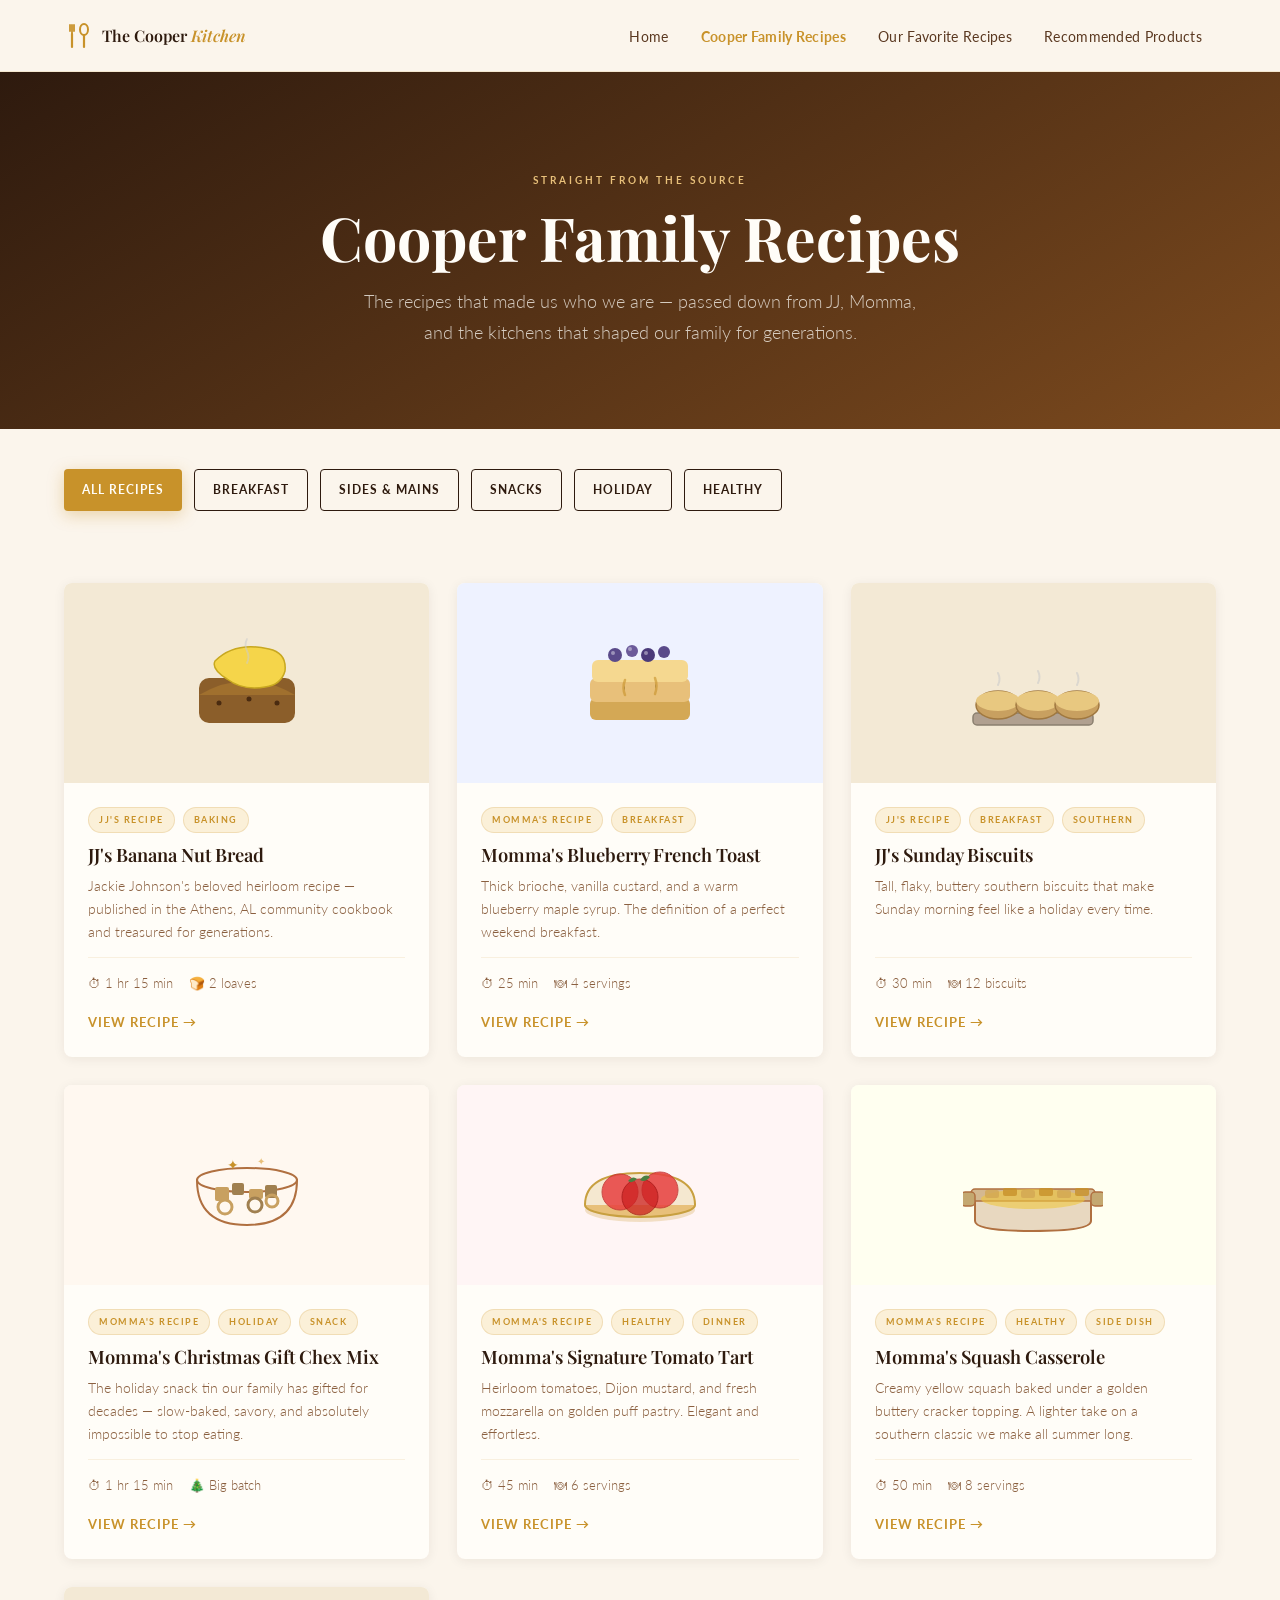
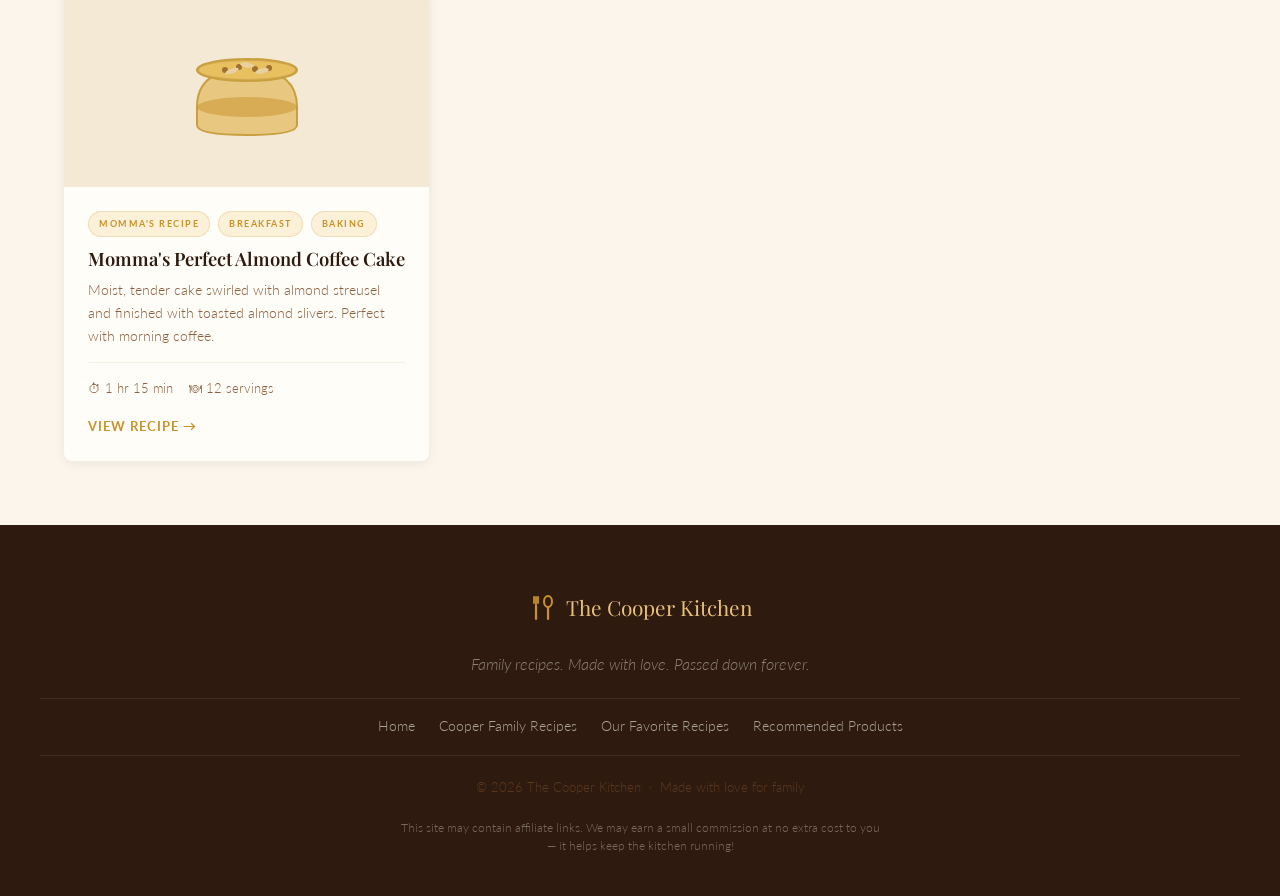
==== cooper-family-recipes.html @ 66dafe15 "Add full Cooper Family Recipes site" ====
<!DOCTYPE html>
<html lang="en">
<head>
  <meta charset="UTF-8" />
  <meta name="viewport" content="width=device-width, initial-scale=1.0" />
  <title>Cooper Family Recipes — The Cooper Kitchen</title>
  <meta name="description" content="Heirloom recipes straight from the Cooper family — handwritten cards, community cookbooks, and the kitchens of JJ and Momma. Every recipe tells a story." />
  <meta name="keywords" content="Cooper family recipes, banana nut bread, sunday biscuits, JJ recipes, Momma recipes, heirloom recipes, southern family recipes" />
  <link rel="canonical" href="https://www.thecooperkitchen.com/cooper-family-recipes.html" />
  <meta name="robots" content="index, follow" />
  <meta property="og:type"        content="website" />
  <meta property="og:title"       content="Cooper Family Recipes — The Cooper Kitchen" />
  <meta property="og:description" content="Heirloom recipes passed down through generations of the Cooper family." />
  <meta property="og:url"         content="https://www.thecooperkitchen.com/cooper-family-recipes.html" />
  <script type="application/ld+json">
  {
    "@context": "https://schema.org",
    "@type": "CollectionPage",
    "name": "Cooper Family Recipes",
    "description": "Heirloom recipes from the Cooper family, passed down through generations.",
    "url": "https://www.thecooperkitchen.com/cooper-family-recipes.html",
    "isPartOf": { "@type": "WebSite", "name": "The Cooper Kitchen", "url": "https://www.thecooperkitchen.com/" }
  }
  </script>
  <link rel="preconnect" href="https://fonts.googleapis.com" />
  <link rel="preconnect" href="https://fonts.gstatic.com" crossorigin />
  <link href="https://fonts.googleapis.com/css2?family=Playfair+Display:ital,wght@0,400;0,600;0,700;1,400;1,600&family=Lato:wght@300;400;700&display=swap" rel="stylesheet" />
  <link rel="stylesheet" href="css/styles.css" />
</head>
<body data-page="cooper">

  <!-- NAV injected by main.js -->

  <header class="listing-hero">
    <div class="container--narrow">
      <span class="eyebrow" style="color:var(--gold-light);">Straight From the Source</span>
      <h1>Cooper Family Recipes</h1>
      <p>The recipes that made us who we are — passed down from JJ, Momma, and the kitchens that shaped our family for generations.</p>
    </div>
  </header>

  <main>
    <div class="container">

      <!-- Filter bar -->
      <div style="display:flex; gap:12px; flex-wrap:wrap; padding:40px 0 8px;" class="fade-in" role="group" aria-label="Recipe filters">
        <button class="btn btn--primary" style="font-size:0.78rem; padding:9px 18px;">All Recipes</button>
        <button class="btn btn--outline" style="font-size:0.78rem; padding:9px 18px;">Breakfast</button>
        <button class="btn btn--outline" style="font-size:0.78rem; padding:9px 18px;">Sides &amp; Mains</button>
        <button class="btn btn--outline" style="font-size:0.78rem; padding:9px 18px;">Snacks</button>
        <button class="btn btn--outline" style="font-size:0.78rem; padding:9px 18px;">Holiday</button>
        <button class="btn btn--outline" style="font-size:0.78rem; padding:9px 18px;">Healthy</button>
      </div>

      <div class="listing-grid">

        <a href="recipe-jjs-banana-bread.html" class="recipe-card fade-in" aria-label="JJ's Banana Nut Bread">
          <div class="card-illustration">
            <svg viewBox="0 0 140 120" xmlns="http://www.w3.org/2000/svg" aria-hidden="true">
              <rect x="22" y="55" width="96" height="45" rx="10" fill="#8B5E2A"/>
              <path d="M22 72 Q70 44 118 72" fill="#A0702E"/>
              <path d="M38 38 Q58 18 92 26 Q110 30 108 48 Q104 62 88 64 Q66 68 50 56 Q34 46 38 38Z" fill="#F5D54A" stroke="#C8A820" stroke-width="1.5"/>
              <circle cx="42"  cy="80" r="2.5" fill="#4A2B10"/>
              <circle cx="72"  cy="76" r="2.5" fill="#4A2B10"/>
              <circle cx="100" cy="80" r="2.5" fill="#4A2B10"/>
              <path d="M70 40 Q73 34 70 28 Q67 22 70 16" stroke="#ccc" stroke-width="1.8" fill="none" stroke-linecap="round" opacity="0.55"/>
            </svg>
          </div>
          <div class="card-content">
            <div class="card-tags"><span class="tag">JJ's Recipe</span><span class="tag">Baking</span></div>
            <h3>JJ's Banana Nut Bread</h3>
            <p>Jackie Johnson's beloved heirloom recipe — published in the Athens, AL community cookbook and treasured for generations.</p>
            <div class="card-meta"><span>⏱ 1 hr 15 min</span><span>🍞 2 loaves</span></div>
            <span class="card-link">View recipe →</span>
          </div>
        </a>

        <a href="recipe-blueberry-french-toast.html" class="recipe-card fade-in" aria-label="Momma's Blueberry French Toast">
          <div class="card-illustration" style="background:#EEF2FF;">
            <svg viewBox="0 0 140 120" xmlns="http://www.w3.org/2000/svg" aria-hidden="true">
              <rect x="20" y="75" width="100" height="22" rx="6" fill="#D4A855"/>
              <rect x="20" y="55" width="100" height="24" rx="6" fill="#E8C07A"/>
              <rect x="22" y="37" width="96" height="22" rx="6" fill="#F5D890"/>
              <circle cx="45" cy="32" r="7" fill="#5A4A8A"/>
              <circle cx="62" cy="28" r="6" fill="#6B5A9A"/>
              <circle cx="78" cy="32" r="7" fill="#4A3A7A"/>
              <circle cx="94" cy="29" r="6" fill="#5A4A8A"/>
              <circle cx="43" cy="30" r="2" fill="white" opacity="0.4"/>
              <circle cx="60" cy="26" r="2" fill="white" opacity="0.4"/>
              <circle cx="76" cy="30" r="2" fill="white" opacity="0.4"/>
              <path d="M55 57 Q52 65 55 72" stroke="#C8922A" stroke-width="2.5" stroke-linecap="round" opacity="0.6"/>
              <path d="M85 55 Q88 63 85 71" stroke="#C8922A" stroke-width="2.5" stroke-linecap="round" opacity="0.6"/>
            </svg>
          </div>
          <div class="card-content">
            <div class="card-tags"><span class="tag">Momma's Recipe</span><span class="tag">Breakfast</span></div>
            <h3>Momma's Blueberry French Toast</h3>
            <p>Thick brioche, vanilla custard, and a warm blueberry maple syrup. The definition of a perfect weekend breakfast.</p>
            <div class="card-meta"><span>⏱ 25 min</span><span>🍽 4 servings</span></div>
            <span class="card-link">View recipe →</span>
          </div>
        </a>

        <a href="recipe-jjs-sunday-biscuits.html" class="recipe-card fade-in" aria-label="JJ's Sunday Biscuits">
          <div class="card-illustration">
            <svg viewBox="0 0 140 120" xmlns="http://www.w3.org/2000/svg" aria-hidden="true">
              <rect x="10" y="90" width="120" height="12" rx="4" fill="#B0A090" stroke="#8B8070" stroke-width="1.5"/>
              <ellipse cx="35"  cy="82" rx="22" ry="14" fill="#C8A060" stroke="#A07840" stroke-width="1.5"/>
              <ellipse cx="35"  cy="78" rx="22" ry="10" fill="#E8C880"/>
              <ellipse cx="75"  cy="82" rx="22" ry="14" fill="#C8A060" stroke="#A07840" stroke-width="1.5"/>
              <ellipse cx="75"  cy="78" rx="22" ry="10" fill="#E8C880"/>
              <ellipse cx="114" cy="82" rx="22" ry="14" fill="#C8A060" stroke="#A07840" stroke-width="1.5"/>
              <ellipse cx="114" cy="78" rx="22" ry="10" fill="#E8C880"/>
              <path d="M35  62 Q38 56 35 50" stroke="#ccc" stroke-width="2" fill="none" stroke-linecap="round" opacity="0.6"/>
              <path d="M75  60 Q78 54 75 48" stroke="#ccc" stroke-width="2" fill="none" stroke-linecap="round" opacity="0.6"/>
              <path d="M114 62 Q117 56 114 50" stroke="#ccc" stroke-width="2" fill="none" stroke-linecap="round" opacity="0.6"/>
            </svg>
          </div>
          <div class="card-content">
            <div class="card-tags"><span class="tag">JJ's Recipe</span><span class="tag">Breakfast</span><span class="tag">Southern</span></div>
            <h3>JJ's Sunday Biscuits</h3>
            <p>Tall, flaky, buttery southern biscuits that make Sunday morning feel like a holiday every time.</p>
            <div class="card-meta"><span>⏱ 30 min</span><span>🍽 12 biscuits</span></div>
            <span class="card-link">View recipe →</span>
          </div>
        </a>

        <a href="recipe-christmas-chex-mix.html" class="recipe-card fade-in" aria-label="Momma's Christmas Chex Mix">
          <div class="card-illustration" style="background:#FFF8F0;">
            <svg viewBox="0 0 140 120" xmlns="http://www.w3.org/2000/svg" aria-hidden="true">
              <path d="M20 55 Q20 100 70 100 Q120 100 120 55 Z" fill="#FFF8F0" stroke="#B07040" stroke-width="2"/>
              <ellipse cx="70" cy="55" rx="50" ry="12" fill="#FFF8F0" stroke="#B07040" stroke-width="2"/>
              <rect x="38" y="62" width="14" height="14" rx="2" fill="#C8A060"/>
              <rect x="55" y="58" width="12" height="12" rx="2" fill="#A08050"/>
              <rect x="72" y="64" width="14" height="10" rx="2" fill="#C8A060"/>
              <rect x="88" y="60" width="12" height="13" rx="2" fill="#A08050"/>
              <circle cx="48" cy="82" r="7" fill="none" stroke="#C8A060" stroke-width="3"/>
              <circle cx="78" cy="80" r="7" fill="none" stroke="#A08050" stroke-width="3"/>
              <circle cx="95" cy="76" r="6" fill="none" stroke="#C8A060" stroke-width="3"/>
              <text x="50" y="45" font-size="14" fill="#C8922A">✦</text>
              <text x="80" y="40" font-size="10" fill="#E8C07A">✦</text>
            </svg>
          </div>
          <div class="card-content">
            <div class="card-tags"><span class="tag">Momma's Recipe</span><span class="tag">Holiday</span><span class="tag">Snack</span></div>
            <h3>Momma's Christmas Gift Chex Mix</h3>
            <p>The holiday snack tin our family has gifted for decades — slow-baked, savory, and absolutely impossible to stop eating.</p>
            <div class="card-meta"><span>⏱ 1 hr 15 min</span><span>🎄 Big batch</span></div>
            <span class="card-link">View recipe →</span>
          </div>
        </a>

        <a href="recipe-tomato-tart.html" class="recipe-card fade-in" aria-label="Momma's Tomato Tart">
          <div class="card-illustration" style="background:#FFF5F5;">
            <svg viewBox="0 0 140 120" xmlns="http://www.w3.org/2000/svg" aria-hidden="true">
              <ellipse cx="70" cy="85" rx="55" ry="12" fill="#D4A853" opacity="0.3"/>
              <ellipse cx="70" cy="80" rx="55" ry="12" fill="#E8C07A" stroke="#C8A040" stroke-width="2"/>
              <path d="M15 80 Q15 48 70 48 Q125 48 125 80" fill="#F5E8D0" stroke="#C8A040" stroke-width="2"/>
              <circle cx="50" cy="67" r="18" fill="#E84040" opacity="0.85" stroke="#C03030" stroke-width="1"/>
              <circle cx="90" cy="65" r="18" fill="#E84040" opacity="0.85" stroke="#C03030" stroke-width="1"/>
              <circle cx="70" cy="72" r="18" fill="#CC2020" opacity="0.75" stroke="#A01010" stroke-width="1"/>
              <path d="M70 55 Q75 48 80 52 Q75 58 70 55Z" fill="#4A8040"/>
              <path d="M58 56 Q63 50 67 54 Q62 59 58 56Z" fill="#4A8040"/>
            </svg>
          </div>
          <div class="card-content">
            <div class="card-tags"><span class="tag">Momma's Recipe</span><span class="tag green-tag">Healthy</span><span class="tag">Dinner</span></div>
            <h3>Momma's Signature Tomato Tart</h3>
            <p>Heirloom tomatoes, Dijon mustard, and fresh mozzarella on golden puff pastry. Elegant and effortless.</p>
            <div class="card-meta"><span>⏱ 45 min</span><span>🍽 6 servings</span></div>
            <span class="card-link">View recipe →</span>
          </div>
        </a>

        <a href="recipe-squash-casserole.html" class="recipe-card fade-in" aria-label="Momma's Squash Casserole">
          <div class="card-illustration" style="background:#FFFFF0;">
            <svg viewBox="0 0 140 120" xmlns="http://www.w3.org/2000/svg" aria-hidden="true">
              <path d="M12 70 L12 96 Q12 106 70 106 Q128 106 128 96 L128 70 Z" fill="#E8D8C0" stroke="#B07040" stroke-width="2"/>
              <rect x="8" y="64" width="124" height="12" rx="4" fill="#D4B890" stroke="#B07040" stroke-width="1.5"/>
              <rect x="-2" y="67" width="14" height="14" rx="4" fill="#C4A870" stroke="#B07040" stroke-width="1.5"/>
              <rect x="128" y="67" width="14" height="14" rx="4" fill="#C4A870" stroke="#B07040" stroke-width="1.5"/>
              <ellipse cx="70" cy="74" rx="52" ry="10" fill="#F0C840" opacity="0.6"/>
              <rect x="22" y="65" width="14" height="8" rx="2" fill="#D4A853" opacity="0.8"/>
              <rect x="40" y="63" width="14" height="8" rx="2" fill="#C8922A" opacity="0.8"/>
              <rect x="58" y="65" width="14" height="8" rx="2" fill="#D4A853" opacity="0.8"/>
              <rect x="76" y="63" width="14" height="8" rx="2" fill="#C8922A" opacity="0.8"/>
              <rect x="94" y="65" width="14" height="8" rx="2" fill="#D4A853" opacity="0.8"/>
              <rect x="112" y="63" width="14" height="8" rx="2" fill="#C8922A" opacity="0.8"/>
            </svg>
          </div>
          <div class="card-content">
            <div class="card-tags"><span class="tag">Momma's Recipe</span><span class="tag green-tag">Healthy</span><span class="tag">Side Dish</span></div>
            <h3>Momma's Squash Casserole</h3>
            <p>Creamy yellow squash baked under a golden buttery cracker topping. A lighter take on a southern classic we make all summer long.</p>
            <div class="card-meta"><span>⏱ 50 min</span><span>🍽 8 servings</span></div>
            <span class="card-link">View recipe →</span>
          </div>
        </a>

        <a href="recipe-almond-coffee-cake.html" class="recipe-card fade-in" aria-label="Momma's Almond Coffee Cake">
          <div class="card-illustration">
            <svg viewBox="0 0 140 120" xmlns="http://www.w3.org/2000/svg" aria-hidden="true">
              <path d="M20 80 Q20 42 70 42 Q120 42 120 80 L120 98 Q120 108 70 108 Q20 108 20 98 Z" fill="#E8C880" stroke="#C8A040" stroke-width="2"/>
              <ellipse cx="70" cy="80" rx="50" ry="10" fill="#C8922A" opacity="0.5"/>
              <ellipse cx="70" cy="43" rx="50" ry="11" fill="#D4A853" stroke="#C8A040" stroke-width="2"/>
              <ellipse cx="70" cy="43" rx="48" ry="9" fill="#E8C060"/>
              <circle cx="48" cy="43" r="3" fill="#A07030"/>
              <circle cx="62" cy="40" r="3" fill="#A07030"/>
              <circle cx="78" cy="42" r="3" fill="#A07030"/>
              <circle cx="92" cy="41" r="3" fill="#A07030"/>
              <ellipse cx="55" cy="44" rx="7" ry="2.5" fill="#E8D0A0" transform="rotate(-20 55 44)"/>
              <ellipse cx="70" cy="38" rx="7" ry="2.5" fill="#E8D0A0" transform="rotate(10 70 38)"/>
              <ellipse cx="85" cy="44" rx="7" ry="2.5" fill="#E8D0A0" transform="rotate(-15 85 44)"/>
            </svg>
          </div>
          <div class="card-content">
            <div class="card-tags"><span class="tag">Momma's Recipe</span><span class="tag">Breakfast</span><span class="tag">Baking</span></div>
            <h3>Momma's Perfect Almond Coffee Cake</h3>
            <p>Moist, tender cake swirled with almond streusel and finished with toasted almond slivers. Perfect with morning coffee.</p>
            <div class="card-meta"><span>⏱ 1 hr 15 min</span><span>🍽 12 servings</span></div>
            <span class="card-link">View recipe →</span>
          </div>
        </a>

      </div><!-- /listing-grid -->
    </div>
  </main>

  <!-- FOOTER injected by main.js -->
  <script src="js/main.js"></script>
</body>
</html>
---- css/styles.css ----
/* ══════════════════════════════════════════════════════
   The Cooper Kitchen — Global Stylesheet
   ══════════════════════════════════════════════════════ */

/* ── Design Tokens ── */
:root {
  --cream:        #FBF5EC;
  --parchment:    #F3E9D5;
  --brown-dark:   #2E1A0E;
  --brown-mid:    #7C4A1E;
  --brown-light:  #B07040;
  --gold:         #C8922A;
  --gold-light:   #E8C07A;
  --gold-pale:    #FBF0D8;
  --green:        #5A7A50;
  --text-dark:    #1E1208;
  --text-mid:     #5A3820;
  --text-light:   #8B6040;
  --white:        #FFFDF8;
  --shadow-sm:    0 2px 12px rgba(46,26,14,0.07);
  --shadow-md:    0 6px 28px rgba(46,26,14,0.11);
  --shadow-lg:    0 16px 56px rgba(46,26,14,0.15);
  --radius-sm:    4px;
  --radius-md:    8px;
  --radius-lg:    16px;
  --nav-height:   72px;
  --page-max:     1200px;
  --content-max:  860px;
  --font-serif:   'Playfair Display', Georgia, serif;
  --font-sans:    'Lato', 'Helvetica Neue', Arial, sans-serif;
  --ease:         cubic-bezier(0.4, 0, 0.2, 1);
}

/* ── Reset ── */
*, *::before, *::after { box-sizing: border-box; margin: 0; padding: 0; }
html { scroll-behavior: smooth; font-size: 16px; }
img, svg { display: block; max-width: 100%; }
a { color: inherit; text-decoration: none; }
ul { list-style: none; }
button { cursor: pointer; border: none; background: none; font: inherit; }

/* ── Base ── */
body {
  background: var(--cream);
  color: var(--text-dark);
  font-family: var(--font-sans);
  font-weight: 300;
  line-height: 1.75;
  -webkit-font-smoothing: antialiased;
}

/* ── Typography ── */
h1, h2, h3, h4 {
  font-family: var(--font-serif);
  line-height: 1.15;
  color: var(--brown-dark);
}

p { color: var(--text-mid); }

.eyebrow {
  display: block;
  font-size: 10px;
  font-weight: 700;
  letter-spacing: 3px;
  text-transform: uppercase;
  color: var(--gold);
  margin-bottom: 12px;
}

/* ── Layout ── */
.container {
  max-width: var(--page-max);
  margin: 0 auto;
  padding: 0 24px;
}

.container--narrow {
  max-width: var(--content-max);
  margin: 0 auto;
  padding: 0 24px;
}

section { padding: 72px 0; }

/* ── Navigation ── */
.site-nav {
  position: sticky;
  top: 0;
  z-index: 100;
  background: rgba(251,245,236,0.92);
  backdrop-filter: blur(12px);
  -webkit-backdrop-filter: blur(12px);
  border-bottom: 1px solid rgba(200,146,42,0.15);
  transition: box-shadow 0.3s var(--ease);
  height: var(--nav-height);
  display: flex;
  align-items: center;
}

.site-nav.scrolled {
  box-shadow: 0 2px 20px rgba(46,26,14,0.1);
}

.nav-inner {
  max-width: var(--page-max);
  margin: 0 auto;
  padding: 0 24px;
  width: 100%;
  display: flex;
  align-items: center;
  gap: 32px;
}

.logo {
  display: flex;
  align-items: center;
  gap: 10px;
  flex-shrink: 0;
  color: var(--brown-dark);
  transition: opacity 0.2s;
}
.logo:hover { opacity: 0.75; }

.logo-icon { color: var(--gold); flex-shrink: 0; }

.logo-text {
  font-family: var(--font-serif);
  font-size: 1rem;
  font-weight: 600;
  line-height: 1.2;
  color: var(--brown-dark);
}
.logo-text em { font-style: italic; color: var(--gold); }

.nav-links {
  display: flex;
  align-items: center;
  gap: 4px;
  margin-left: auto;
}

.nav-links a {
  font-size: 0.88rem;
  font-weight: 400;
  letter-spacing: 0.3px;
  color: var(--text-mid);
  padding: 8px 14px;
  border-radius: var(--radius-sm);
  transition: color 0.2s, background 0.2s;
  white-space: nowrap;
}

.nav-links a:hover { color: var(--brown-dark); background: var(--parchment); }
.nav-links a.active { color: var(--gold); font-weight: 700; }

.nav-toggle {
  display: none;
  flex-direction: column;
  gap: 5px;
  margin-left: auto;
  padding: 8px;
}
.nav-toggle span {
  display: block;
  width: 24px;
  height: 2px;
  background: var(--brown-dark);
  border-radius: 2px;
  transition: transform 0.3s, opacity 0.3s;
}

/* ── Buttons ── */
.btn {
  display: inline-flex;
  align-items: center;
  gap: 8px;
  font-family: var(--font-sans);
  font-size: 0.88rem;
  font-weight: 700;
  letter-spacing: 1px;
  text-transform: uppercase;
  padding: 14px 28px;
  border-radius: var(--radius-sm);
  transition: transform 0.2s var(--ease), box-shadow 0.2s var(--ease), opacity 0.2s;
  cursor: pointer;
  white-space: nowrap;
}
.btn:hover { transform: translateY(-2px); }
.btn:active { transform: translateY(0); }

.btn--primary {
  background: var(--gold);
  color: var(--white);
  box-shadow: 0 4px 16px rgba(200,146,42,0.35);
}
.btn--primary:hover { box-shadow: 0 8px 24px rgba(200,146,42,0.45); }

.btn--outline {
  background: transparent;
  color: var(--brown-dark);
  border: 1.5px solid var(--brown-dark);
}
.btn--outline:hover { background: var(--brown-dark); color: var(--white); }

.btn--ghost {
  background: rgba(255,255,255,0.15);
  color: var(--white);
  border: 1.5px solid rgba(255,255,255,0.4);
}
.btn--ghost:hover { background: rgba(255,255,255,0.25); }

/* ── Affiliate Buttons ── */
.affiliate-bar {
  display: flex;
  align-items: center;
  flex-wrap: wrap;
  gap: 12px;
  background: var(--gold-pale);
  border: 1px solid rgba(200,146,42,0.25);
  border-radius: var(--radius-md);
  padding: 16px 20px;
  margin-bottom: 32px;
}

.affiliate-bar__label {
  font-size: 0.82rem;
  font-weight: 700;
  letter-spacing: 1px;
  text-transform: uppercase;
  color: var(--text-mid);
  flex-shrink: 0;
}

.btn-affiliate {
  display: inline-flex;
  align-items: center;
  gap: 7px;
  font-size: 0.82rem;
  font-weight: 700;
  padding: 9px 16px;
  border-radius: var(--radius-sm);
  transition: transform 0.18s, box-shadow 0.18s;
}
.btn-affiliate:hover { transform: translateY(-1px); box-shadow: var(--shadow-sm); }

.btn-affiliate--instacart {
  background: #00AD00;
  color: white;
}
.btn-affiliate--amazon {
  background: #FF9900;
  color: var(--brown-dark);
}

/* ── Section Header ── */
.section-header {
  text-align: center;
  margin-bottom: 48px;
}
.section-header h2 {
  font-size: clamp(1.8rem, 4vw, 2.6rem);
  margin-bottom: 12px;
}
.section-header p {
  font-size: 1.05rem;
  color: var(--text-light);
  max-width: 540px;
  margin: 0 auto;
}

/* ── Divider ── */
.divider {
  display: flex;
  align-items: center;
  gap: 14px;
  margin: 0 0 56px;
}
.divider::before, .divider::after {
  content: '';
  flex: 1;
  height: 1px;
}
.divider::before { background: linear-gradient(90deg, transparent, var(--gold-light)); }
.divider::after  { background: linear-gradient(90deg, var(--gold-light), transparent); }
.divider span { color: var(--gold); font-size: 0.9rem; }

/* ════════════════════════════════════════════
   HOMEPAGE SECTIONS
════════════════════════════════════════════ */

/* ── Hero ── */
.hero {
  background: linear-gradient(150deg, var(--brown-dark) 0%, var(--brown-mid) 55%, #5A3010 100%);
  min-height: 88vh;
  display: flex;
  align-items: center;
  justify-content: center;
  text-align: center;
  padding: 120px 24px 80px;
  position: relative;
  overflow: hidden;
}

.hero::before {
  content: '';
  position: absolute;
  inset: 0;
  background: url("data:image/svg+xml,%3Csvg width='80' height='80' viewBox='0 0 80 80' xmlns='http://www.w3.org/2000/svg'%3E%3Cg fill='%23ffffff' fill-opacity='0.025'%3E%3Cpath d='M50 50v-5h-3v5h-5v3h5v5h3v-5h5v-3h-5zm0-40V5h-3v5h-5v3h5v5h3v-5h5v-3h-5zM10 50v-5H7v5H2v3h5v5h3v-5h5v-3h-5zm0-40V5H7v5H2v3h5v5h3v-5h5v-3h-5z'/%3E%3C/g%3E%3C/svg%3E");
}

.hero-inner {
  position: relative;
  max-width: 720px;
}

.hero-badge {
  display: inline-block;
  border: 1px solid rgba(232,192,122,0.5);
  color: var(--gold-light);
  font-size: 10px;
  font-weight: 700;
  letter-spacing: 3.5px;
  text-transform: uppercase;
  padding: 7px 20px;
  border-radius: 2px;
  margin-bottom: 28px;
}

.hero h1 {
  font-family: var(--font-serif);
  font-size: clamp(2.8rem, 7vw, 5.5rem);
  font-weight: 700;
  color: var(--white);
  line-height: 1.05;
  margin-bottom: 24px;
}
.hero h1 em { color: var(--gold-light); font-style: italic; }

.hero-sub {
  font-size: clamp(1rem, 2.5vw, 1.2rem);
  color: rgba(255,253,248,0.8);
  max-width: 540px;
  margin: 0 auto 40px;
  line-height: 1.7;
  font-weight: 300;
}

.hero-actions {
  display: flex;
  gap: 16px;
  justify-content: center;
  flex-wrap: wrap;
}

.hero-scroll {
  position: absolute;
  bottom: 32px;
  left: 50%;
  transform: translateX(-50%);
  color: rgba(255,253,248,0.45);
  font-size: 0.75rem;
  letter-spacing: 2px;
  text-transform: uppercase;
  display: flex;
  flex-direction: column;
  align-items: center;
  gap: 8px;
}
.hero-scroll::after {
  content: '';
  display: block;
  width: 1px;
  height: 40px;
  background: linear-gradient(to bottom, rgba(255,253,248,0.4), transparent);
  animation: scrollLine 2s ease-in-out infinite;
}
@keyframes scrollLine {
  0%, 100% { opacity: 0.4; transform: scaleY(1); }
  50% { opacity: 1; transform: scaleY(1.15); }
}

/* ── Page Navigation Cards (Section 1 on homepage) ── */
.page-nav-cards {
  background: var(--white);
  padding: 72px 0;
}

.page-nav-grid {
  display: grid;
  grid-template-columns: repeat(3, 1fr);
  gap: 24px;
}

.page-nav-card {
  background: var(--cream);
  border-radius: var(--radius-md);
  padding: 36px 28px;
  border: 1px solid rgba(200,146,42,0.15);
  transition: transform 0.25s var(--ease), box-shadow 0.25s var(--ease), border-color 0.25s;
  display: flex;
  flex-direction: column;
  gap: 16px;
}
.page-nav-card:hover {
  transform: translateY(-4px);
  box-shadow: var(--shadow-md);
  border-color: rgba(200,146,42,0.4);
}

.page-nav-card__icon {
  width: 52px;
  height: 52px;
  border-radius: 12px;
  background: var(--gold-pale);
  display: flex;
  align-items: center;
  justify-content: center;
  font-size: 1.5rem;
  flex-shrink: 0;
}

.page-nav-card h3 {
  font-size: 1.2rem;
  font-weight: 600;
  color: var(--brown-dark);
}

.page-nav-card p {
  font-size: 0.93rem;
  line-height: 1.7;
  color: var(--text-light);
  flex: 1;
}

.page-nav-card__link {
  display: inline-flex;
  align-items: center;
  gap: 6px;
  font-size: 0.82rem;
  font-weight: 700;
  letter-spacing: 1px;
  text-transform: uppercase;
  color: var(--gold);
  margin-top: auto;
  transition: gap 0.2s;
}
.page-nav-card:hover .page-nav-card__link { gap: 10px; }

/* ── Recipe Grid ── */
.recipes-section { background: var(--cream); }

.recipes-featured {
  margin-bottom: 32px;
}

.recipe-card--featured {
  display: grid;
  grid-template-columns: 1fr 1fr;
  gap: 0;
  background: var(--white);
  border-radius: var(--radius-lg);
  overflow: hidden;
  box-shadow: var(--shadow-md);
  transition: transform 0.25s var(--ease), box-shadow 0.25s var(--ease);
}
.recipe-card--featured:hover {
  transform: translateY(-4px);
  box-shadow: var(--shadow-lg);
}

.recipe-card--featured .card-illustration {
  background: var(--parchment);
  display: flex;
  align-items: center;
  justify-content: center;
  min-height: 300px;
  padding: 40px;
}

.recipe-card--featured .card-content {
  padding: 48px 44px;
  display: flex;
  flex-direction: column;
  justify-content: center;
}

.recipes-grid {
  display: grid;
  grid-template-columns: repeat(3, 1fr);
  gap: 24px;
}

.recipe-card {
  background: var(--white);
  border-radius: var(--radius-md);
  overflow: hidden;
  box-shadow: var(--shadow-sm);
  transition: transform 0.25s var(--ease), box-shadow 0.25s var(--ease);
  display: flex;
  flex-direction: column;
}
.recipe-card:hover {
  transform: translateY(-4px);
  box-shadow: var(--shadow-md);
}

.card-illustration {
  background: var(--parchment);
  display: flex;
  align-items: center;
  justify-content: center;
  height: 200px;
  overflow: hidden;
}
.card-illustration svg { max-width: 140px; }

.card-content {
  padding: 24px;
  display: flex;
  flex-direction: column;
  flex: 1;
}

.card-tags {
  display: flex;
  gap: 8px;
  flex-wrap: wrap;
  margin-bottom: 10px;
}

.tag {
  font-size: 9px;
  font-weight: 700;
  letter-spacing: 1.5px;
  text-transform: uppercase;
  padding: 4px 10px;
  border-radius: 20px;
  background: var(--gold-pale);
  color: var(--gold);
  border: 1px solid rgba(200,146,42,0.2);
}
.tag--green { background: #EEF5EC; color: var(--green); border-color: rgba(90,122,80,0.2); }

.card-content h3 {
  font-size: 1.15rem;
  font-weight: 600;
  margin-bottom: 8px;
  color: var(--brown-dark);
  line-height: 1.25;
}

.card-content p {
  font-size: 0.88rem;
  color: var(--text-light);
  line-height: 1.65;
  flex: 1;
}

.card-meta {
  display: flex;
  gap: 16px;
  margin-top: 14px;
  padding-top: 14px;
  border-top: 1px solid rgba(200,146,42,0.12);
  font-size: 0.8rem;
  color: var(--text-light);
}

.card-meta span { display: flex; align-items: center; gap: 5px; }

.card-link {
  display: inline-flex;
  align-items: center;
  gap: 6px;
  margin-top: 16px;
  font-size: 0.8rem;
  font-weight: 700;
  letter-spacing: 1px;
  text-transform: uppercase;
  color: var(--gold);
  transition: gap 0.2s;
}
.recipe-card:hover .card-link { gap: 10px; }

/* ── Shop Banner ── */
.shop-banner {
  position: relative;
  overflow: hidden;
  background: linear-gradient(135deg, #1A0A04 0%, #2E1A0E 35%, #4A2B12 65%, #2A1408 100%);
  padding: 0;
}

.shop-banner__bg {
  position: absolute;
  inset: 0;
  overflow: hidden;
}

.shop-banner__bg svg {
  width: 100%;
  height: 100%;
  object-fit: cover;
  opacity: 0.18;
}

.shop-banner__content {
  position: relative;
  display: grid;
  grid-template-columns: 1fr 1fr;
  align-items: center;
  min-height: 440px;
  max-width: var(--page-max);
  margin: 0 auto;
  padding: 80px 24px;
  gap: 60px;
}

.shop-banner__text { color: var(--white); }

.shop-banner__text .eyebrow { color: var(--gold-light); }

.shop-banner__text h2 {
  font-family: var(--font-serif);
  font-size: clamp(1.8rem, 3.5vw, 2.8rem);
  color: var(--white);
  line-height: 1.15;
  margin-bottom: 20px;
}

.shop-banner__text p {
  color: rgba(255,253,248,0.75);
  font-size: 1.05rem;
  line-height: 1.75;
  margin-bottom: 32px;
  max-width: 420px;
}

.shop-banner__kitchen {
  display: flex;
  align-items: center;
  justify-content: center;
}

/* ── About Section ── */
.about-section { background: var(--parchment); }

.about-inner {
  display: grid;
  grid-template-columns: 1fr 1fr;
  gap: 64px;
  align-items: center;
}

.about-photo {
  aspect-ratio: 4/5;
  background: linear-gradient(145deg, #D4B896, #B09070, #C8A878);
  border-radius: var(--radius-lg);
  box-shadow: var(--shadow-lg);
  display: flex;
  align-items: center;
  justify-content: center;
  position: relative;
  overflow: hidden;
}

.about-photo__placeholder {
  text-align: center;
  color: rgba(255,255,255,0.6);
  padding: 24px;
}
.about-photo__placeholder svg { margin: 0 auto 12px; }
.about-photo__placeholder p {
  font-size: 0.82rem;
  letter-spacing: 1px;
  text-transform: uppercase;
  color: rgba(255,255,255,0.5);
}

.about-content .eyebrow { margin-bottom: 14px; }
.about-content h2 { font-size: clamp(1.8rem, 3vw, 2.5rem); margin-bottom: 20px; }
.about-content p { font-size: 1.05rem; line-height: 1.85; margin-bottom: 16px; }
.about-content p:last-of-type { margin-bottom: 32px; }

/* ════════════════════════════════════════════
   LISTING PAGES (Cooper Family, Favorites)
════════════════════════════════════════════ */
.listing-hero {
  background: linear-gradient(150deg, var(--brown-dark) 0%, var(--brown-mid) 100%);
  padding: 100px 24px 80px;
  text-align: center;
}
.listing-hero h1 { color: var(--white); font-size: clamp(2.2rem, 5vw, 3.8rem); margin-bottom: 16px; }
.listing-hero p { color: rgba(255,253,248,0.75); font-size: 1.1rem; max-width: 560px; margin: 0 auto; }

.listing-grid {
  display: grid;
  grid-template-columns: repeat(3, 1fr);
  gap: 28px;
  padding: 64px 0;
}

/* ════════════════════════════════════════════
   PRODUCTS PAGE
════════════════════════════════════════════ */
.products-grid {
  display: grid;
  grid-template-columns: repeat(3, 1fr);
  gap: 24px;
  padding: 64px 0;
}

.product-card {
  background: var(--white);
  border-radius: var(--radius-md);
  overflow: hidden;
  box-shadow: var(--shadow-sm);
  transition: transform 0.25s var(--ease), box-shadow 0.25s var(--ease);
}
.product-card:hover { transform: translateY(-4px); box-shadow: var(--shadow-md); }

.product-card__image {
  background: var(--parchment);
  height: 180px;
  display: flex;
  align-items: center;
  justify-content: center;
  padding: 24px;
}

.product-card__body { padding: 20px 22px 24px; }

.product-card__brand {
  font-size: 9px;
  font-weight: 700;
  letter-spacing: 2px;
  text-transform: uppercase;
  color: var(--text-light);
  margin-bottom: 6px;
}

.product-card__name {
  font-family: var(--font-serif);
  font-size: 1.05rem;
  font-weight: 600;
  color: var(--brown-dark);
  margin-bottom: 8px;
  line-height: 1.3;
}

.product-card__desc {
  font-size: 0.85rem;
  color: var(--text-light);
  line-height: 1.6;
  margin-bottom: 16px;
}

.product-card__actions {
  display: flex;
  gap: 8px;
  flex-wrap: wrap;
}

.btn-product {
  display: inline-flex;
  align-items: center;
  gap: 6px;
  font-size: 0.78rem;
  font-weight: 700;
  padding: 8px 14px;
  border-radius: var(--radius-sm);
  transition: opacity 0.2s, transform 0.2s;
}
.btn-product:hover { transform: translateY(-1px); }

.btn-product--amazon { background: #FF9900; color: var(--brown-dark); }
.btn-product--affiliate { background: var(--gold-pale); color: var(--brown-mid); border: 1px solid rgba(200,146,42,0.3); }

/* ════════════════════════════════════════════
   RECIPE PAGES
════════════════════════════════════════════ */
.recipe-hero {
  background: linear-gradient(160deg, var(--brown-dark) 0%, var(--brown-mid) 60%, var(--brown-light) 100%);
  padding: 96px 24px 80px;
  text-align: center;
  position: relative;
  overflow: hidden;
}

.recipe-hero::before {
  content: '';
  position: absolute;
  inset: 0;
  background: url("data:image/svg+xml,%3Csvg width='60' height='60' viewBox='0 0 60 60' xmlns='http://www.w3.org/2000/svg'%3E%3Cg fill='%23ffffff' fill-opacity='0.025'%3E%3Cpath d='M36 34v-4h-2v4h-4v2h4v4h2v-4h4v-2h-4zm0-30V0h-2v4h-4v2h4v4h2V6h4V4h-4zM6 34v-4H4v4H0v2h4v4h2v-4h4v-2H6zM6 4V0H4v4H0v2h4v4h2V6h4V4H6z'/%3E%3C/g%3E%3C/svg%3E");
}

.recipe-hero-inner { position: relative; max-width: 720px; margin: 0 auto; }

.recipe-hero .hero-badge {
  display: inline-block;
  border: 1px solid rgba(232,192,122,0.5);
  color: var(--gold-light);
  font-size: 10px;
  font-weight: 700;
  letter-spacing: 3px;
  text-transform: uppercase;
  padding: 6px 18px;
  border-radius: 2px;
  margin-bottom: 22px;
}

.recipe-hero h1 {
  font-family: var(--font-serif);
  font-size: clamp(2.4rem, 6vw, 4.2rem);
  color: var(--white);
  line-height: 1.1;
  margin-bottom: 20px;
}
.recipe-hero h1 em { color: var(--gold-light); font-style: italic; }

.recipe-hero-meta {
  display: flex;
  align-items: center;
  justify-content: center;
  flex-wrap: wrap;
  gap: 8px 24px;
  color: rgba(255,253,248,0.75);
  font-size: 0.9rem;
  margin-bottom: 28px;
}
.recipe-hero-meta span { display: flex; align-items: center; gap: 6px; }

.recipe-hero-divider {
  width: 80px;
  height: 1px;
  background: linear-gradient(90deg, transparent, var(--gold), transparent);
  margin: 0 auto 28px;
}

.btn-jump {
  display: inline-flex;
  align-items: center;
  gap: 8px;
  background: rgba(255,255,255,0.12);
  color: var(--white);
  border: 1px solid rgba(255,255,255,0.3);
  padding: 11px 24px;
  border-radius: var(--radius-sm);
  font-size: 0.82rem;
  font-weight: 700;
  letter-spacing: 1.5px;
  text-transform: uppercase;
  transition: background 0.2s, border-color 0.2s;
}
.btn-jump:hover { background: rgba(255,255,255,0.22); border-color: rgba(255,255,255,0.5); }

/* ── Recipe Page Content ── */
.recipe-page { max-width: var(--content-max); margin: 0 auto; padding: 0 24px 80px; }

.recipe-story {
  background: var(--white);
  border-radius: var(--radius-sm);
  box-shadow: var(--shadow-md);
  padding: 52px 56px;
  margin-top: -44px;
  position: relative;
  border-top: 5px solid var(--gold);
}

@media (max-width: 600px) { .recipe-story { padding: 36px 28px; } }

.recipe-story .eyebrow { margin-bottom: 12px; }
.recipe-story h2 { font-size: 1.9rem; margin-bottom: 18px; }
.recipe-story p { font-size: 1.02rem; line-height: 1.85; }
.recipe-story p + p { margin-top: 14px; }

.story-note {
  display: flex;
  gap: 12px;
  background: var(--parchment);
  border-left: 3px solid var(--gold);
  padding: 14px 18px;
  border-radius: 2px;
  margin-top: 24px;
  font-size: 0.92rem;
  font-style: italic;
  color: var(--text-mid);
}

/* ── Ingredients ── */
.ingredients-section { padding: 48px 0 0; }

.ingredients-title {
  font-family: var(--font-serif);
  font-size: 1.9rem;
  text-align: center;
  margin-bottom: 8px;
}

.ingredients-sub {
  text-align: center;
  color: var(--text-light);
  font-size: 0.92rem;
  margin-bottom: 28px;
}

.ingredients-grid {
  display: grid;
  grid-template-columns: 1fr 1fr;
  gap: 12px;
  margin-top: 24px;
}

.ingredient-item {
  display: flex;
  align-items: center;
  gap: 14px;
  background: var(--white);
  border-radius: var(--radius-sm);
  padding: 13px 18px;
  box-shadow: var(--shadow-sm);
  transition: transform 0.2s, box-shadow 0.2s;
}
.ingredient-item:hover { transform: translateY(-2px); box-shadow: var(--shadow-md); }

.ingredient-dot { width: 9px; height: 9px; border-radius: 50%; background: var(--gold); flex-shrink: 0; }
.ingredient-amount { font-weight: 700; color: var(--brown-mid); min-width: 80px; font-size: 0.88rem; }
.ingredient-name { color: var(--text-dark); font-size: 0.93rem; }

/* ── Steps ── */
.steps-section { padding: 48px 0 0; }

.steps-title {
  font-family: var(--font-serif);
  font-size: 1.9rem;
  text-align: center;
  margin-bottom: 8px;
}
.steps-sub { text-align: center; color: var(--text-light); font-size: 0.92rem; margin-bottom: 48px; }

.steps-list { display: flex; flex-direction: column; gap: 40px; }

.step-card {
  display: grid;
  grid-template-columns: 1fr 1fr;
  gap: 0;
  background: var(--white);
  border-radius: var(--radius-md);
  box-shadow: var(--shadow-md);
  overflow: hidden;
}
.step-card.reverse { direction: rtl; }
.step-card.reverse > * { direction: ltr; }

.step-illustration {
  background: var(--parchment);
  display: flex;
  align-items: center;
  justify-content: center;
  padding: 36px;
  min-height: 210px;
}
.step-illustration svg { max-width: 170px; width: 100%; }

.step-content { padding: 36px 36px 36px 0; display: flex; flex-direction: column; justify-content: center; }
.step-card.reverse .step-content { padding: 36px 0 36px 36px; }

.step-number {
  font-size: 10px;
  font-weight: 700;
  letter-spacing: 2px;
  text-transform: uppercase;
  color: var(--gold);
  margin-bottom: 8px;
}
.step-title { font-family: var(--font-serif); font-size: 1.4rem; font-weight: 600; color: var(--brown-dark); margin-bottom: 12px; }
.step-desc { color: var(--text-mid); font-size: 0.97rem; line-height: 1.82; }

.step-tip {
  display: flex;
  gap: 8px;
  background: #FFF8E8;
  border-left: 3px solid var(--gold);
  padding: 10px 14px;
  border-radius: 2px;
  margin-top: 14px;
  font-size: 0.86rem;
  color: var(--text-mid);
  font-style: italic;
}

/* ── Recipe original card ── */
.recipe-original {
  text-align: center;
  background: var(--white);
  border-radius: var(--radius-sm);
  box-shadow: var(--shadow-sm);
  padding: 48px 40px;
  margin-top: 48px;
}
.recipe-original .eyebrow { margin-bottom: 14px; }
.recipe-original h2 { font-size: 1.7rem; margin-bottom: 22px; }
.recipe-original blockquote {
  font-family: var(--font-serif);
  font-size: 1.15rem;
  font-style: italic;
  color: var(--brown-mid);
  line-height: 2;
}
.recipe-original cite { display: block; margin-top: 16px; font-size: 0.88rem; color: var(--text-light); font-style: normal; }

/* ── Recipe Products ── */
.recipe-products { padding: 48px 0 0; }
.recipe-products h2 { font-family: var(--font-serif); font-size: 1.7rem; text-align: center; margin-bottom: 8px; }
.recipe-products > p { text-align: center; color: var(--text-light); font-size: 0.9rem; margin-bottom: 32px; }

.recipe-products-grid {
  display: grid;
  grid-template-columns: repeat(3, 1fr);
  gap: 18px;
}

/* ── Footer ── */
.site-footer {
  background: var(--brown-dark);
  color: rgba(255,253,248,0.65);
  padding: 64px 24px 40px;
}

.footer-inner {
  max-width: var(--page-max);
  margin: 0 auto;
  display: grid;
  grid-template-columns: 1fr;
  gap: 20px;
  text-align: center;
}

.footer-brand {
  display: flex;
  align-items: center;
  justify-content: center;
  gap: 10px;
  font-family: var(--font-serif);
  font-size: 1.3rem;
  color: var(--gold-light);
  margin-bottom: 4px;
}

.footer-tagline {
  font-style: italic;
  color: rgba(255,253,248,0.45);
}

.footer-nav {
  display: flex;
  justify-content: center;
  flex-wrap: wrap;
  gap: 6px 24px;
  padding: 16px 0;
  border-top: 1px solid rgba(255,253,248,0.08);
  border-bottom: 1px solid rgba(255,253,248,0.08);
}
.footer-nav a { font-size: 0.85rem; color: rgba(255,253,248,0.6); transition: color 0.2s; }
.footer-nav a:hover { color: var(--gold-light); }

.footer-copy { font-size: 0.82rem; }
.footer-disclaimer { font-size: 0.78rem; color: rgba(255,253,248,0.35); max-width: 480px; margin: 0 auto; line-height: 1.5; }

/* ── Animations ── */
.fade-in {
  opacity: 0;
  transform: translateY(20px);
  transition: opacity 0.6s var(--ease), transform 0.6s var(--ease);
}
.fade-in.visible { opacity: 1; transform: none; }

/* ════════════════════════════════════════════
   RESPONSIVE
════════════════════════════════════════════ */
@media (max-width: 1024px) {
  .page-nav-grid { grid-template-columns: 1fr 1fr; }
  .recipes-grid  { grid-template-columns: 1fr 1fr; }
  .products-grid { grid-template-columns: 1fr 1fr; }
  .listing-grid  { grid-template-columns: 1fr 1fr; }
  .recipe-products-grid { grid-template-columns: 1fr 1fr; }
  .shop-banner__content { grid-template-columns: 1fr; text-align: center; }
  .shop-banner__text p { max-width: 100%; }
  .shop-banner__kitchen { display: none; }
  .about-inner { grid-template-columns: 1fr; }
  .about-photo { max-width: 400px; margin: 0 auto; aspect-ratio: 16/9; }
}

@media (max-width: 768px) {
  :root { --nav-height: 64px; }
  section { padding: 52px 0; }
  .page-nav-grid  { grid-template-columns: 1fr; }
  .recipes-grid   { grid-template-columns: 1fr; }
  .products-grid  { grid-template-columns: 1fr; }
  .listing-grid   { grid-template-columns: 1fr; }
  .recipe-card--featured { grid-template-columns: 1fr; }
  .recipe-card--featured .card-illustration { min-height: 220px; }
  .recipe-card--featured .card-content { padding: 32px 28px; }
  .recipe-products-grid { grid-template-columns: 1fr; }
  .step-card, .step-card.reverse { grid-template-columns: 1fr; direction: ltr; }
  .step-content, .step-card.reverse .step-content { padding: 28px; }
  .step-card.reverse .step-illustration { order: -1; }
  .ingredients-grid { grid-template-columns: 1fr; }

  .nav-toggle { display: flex; }
  .nav-links {
    display: none;
    position: absolute;
    top: var(--nav-height);
    left: 0;
    right: 0;
    background: var(--white);
    flex-direction: column;
    padding: 16px;
    border-bottom: 1px solid rgba(200,146,42,0.15);
    box-shadow: var(--shadow-md);
    gap: 4px;
  }
  .nav-links.open { display: flex; }
  .nav-links a { padding: 12px 16px; border-radius: var(--radius-sm); }

  .site-nav { position: relative; }
}

@media (max-width: 480px) {
  .hero { padding: 100px 20px 60px; }
  .recipe-story { padding: 32px 22px; margin-top: -28px; }
  .affiliate-bar { flex-direction: column; align-items: flex-start; }
}
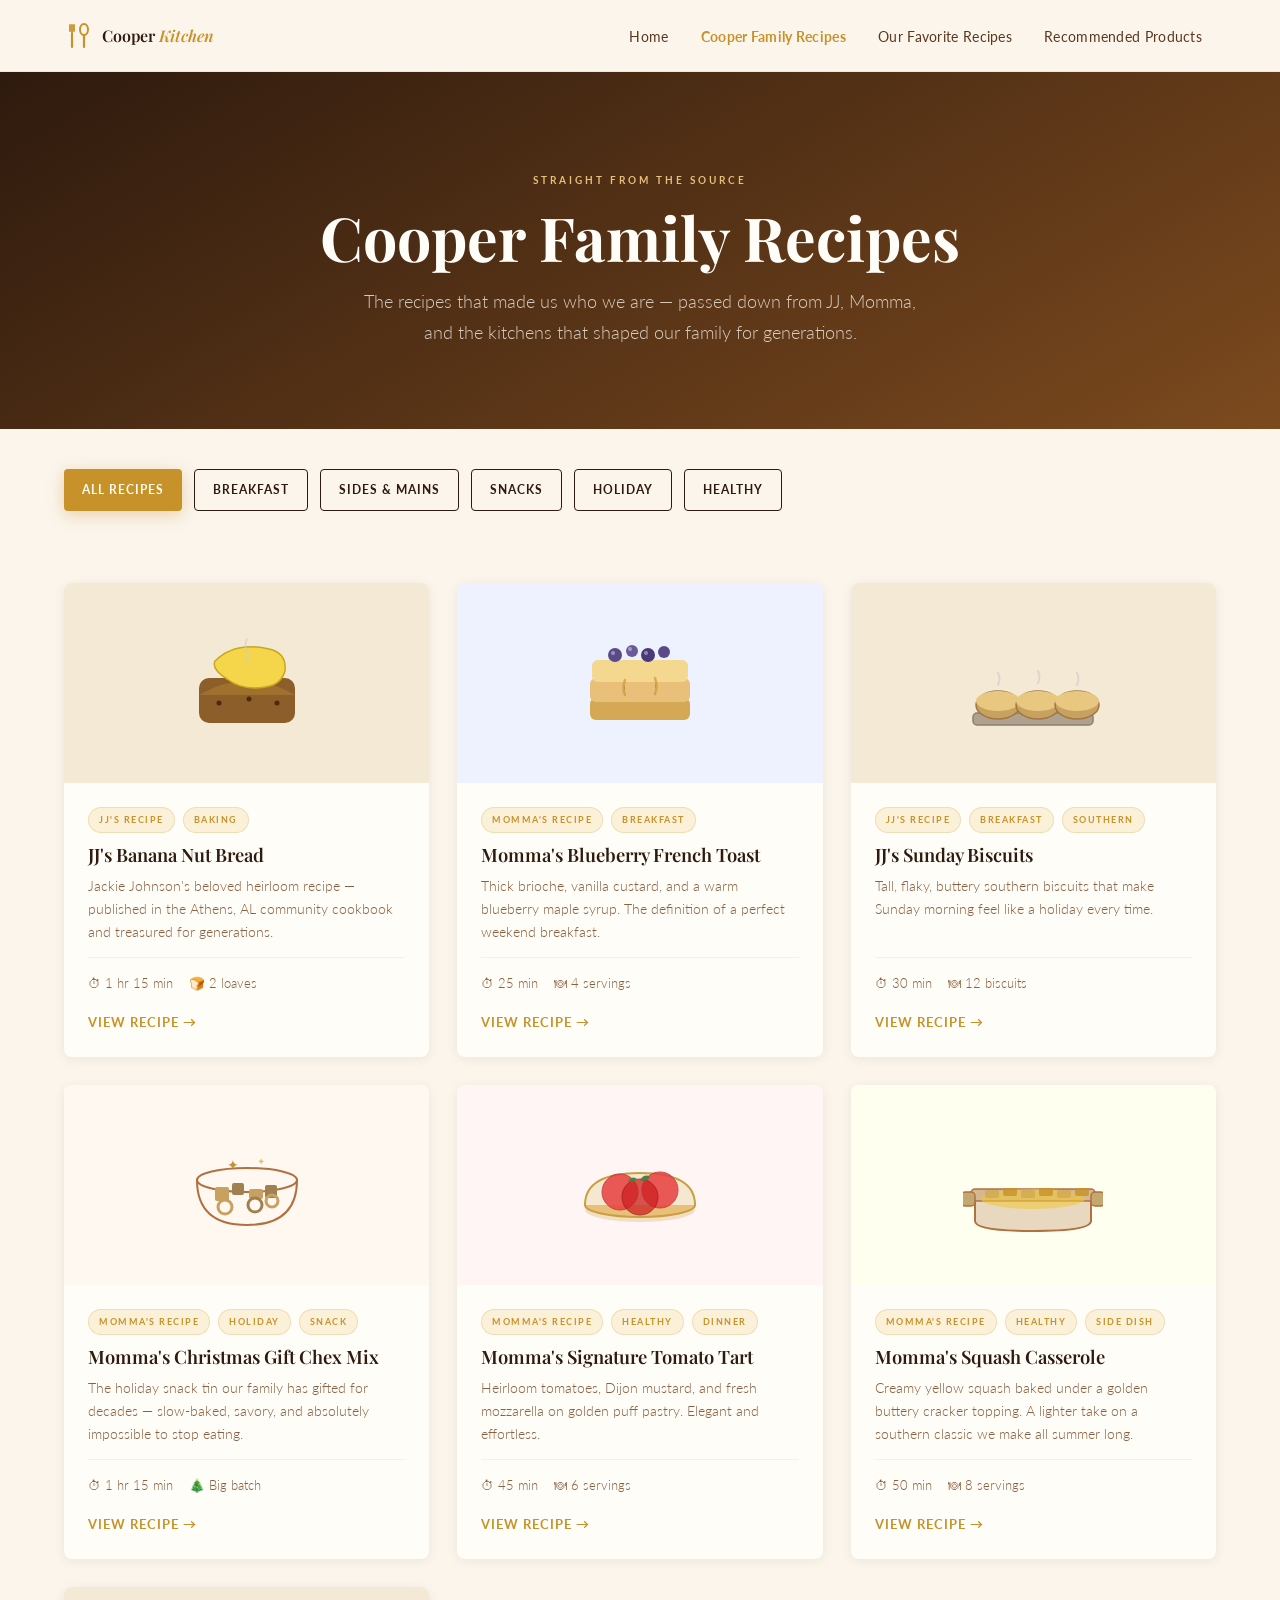
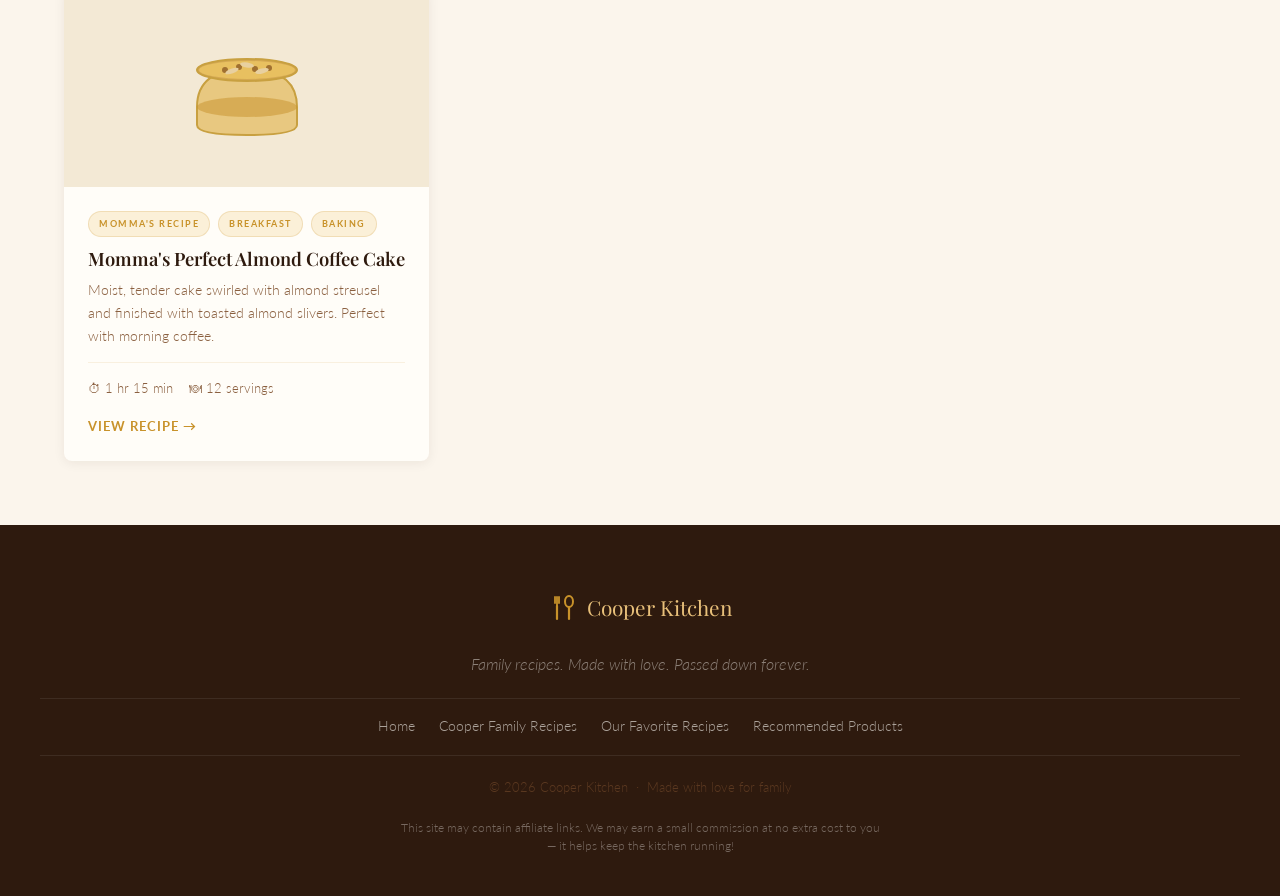
==== commit d0161e9a: "Add Google Analytics (G-13MG0YB939) to all pages Agent-Logs-Url: https://github.com/sarahcooper15/ba" ====
--- a/cooper-family-recipes.html
+++ b/cooper-family-recipes.html
@@ -1,6 +1,14 @@
 <!DOCTYPE html>
 <html lang="en">
 <head>
+  <!-- Google tag (gtag.js) -->
+  <script async src="https://www.googletagmanager.com/gtag/js?id=G-13MG0YB939"></script>
+  <script>
+    window.dataLayer = window.dataLayer || [];
+    function gtag(){dataLayer.push(arguments);}
+    gtag('js', new Date());
+    gtag('config', 'G-13MG0YB939');
+  </script>
   <meta charset="UTF-8" />
   <meta name="viewport" content="width=device-width, initial-scale=1.0" />
   <title>Cooper Family Recipes — The Cooper Kitchen</title>
--- a/css/styles.css
+++ b/css/styles.css
@@ -1068,12 +1068,14 @@
 .footer-disclaimer { font-size: 0.78rem; color: rgba(255,253,248,0.35); max-width: 480px; margin: 0 auto; line-height: 1.5; }
 
 /* ── Animations ── */
-.fade-in {
+/* Only hide .fade-in elements when JS is confirmed active (class added by main.js).
+   This ensures content is always visible if JS fails to load or execute. */
+.js-enabled .fade-in {
   opacity: 0;
   transform: translateY(20px);
   transition: opacity 0.6s var(--ease), transform 0.6s var(--ease);
 }
-.fade-in.visible { opacity: 1; transform: none; }
+.js-enabled .fade-in.visible { opacity: 1; transform: none; }
 
 /* ════════════════════════════════════════════
    RESPONSIVE
